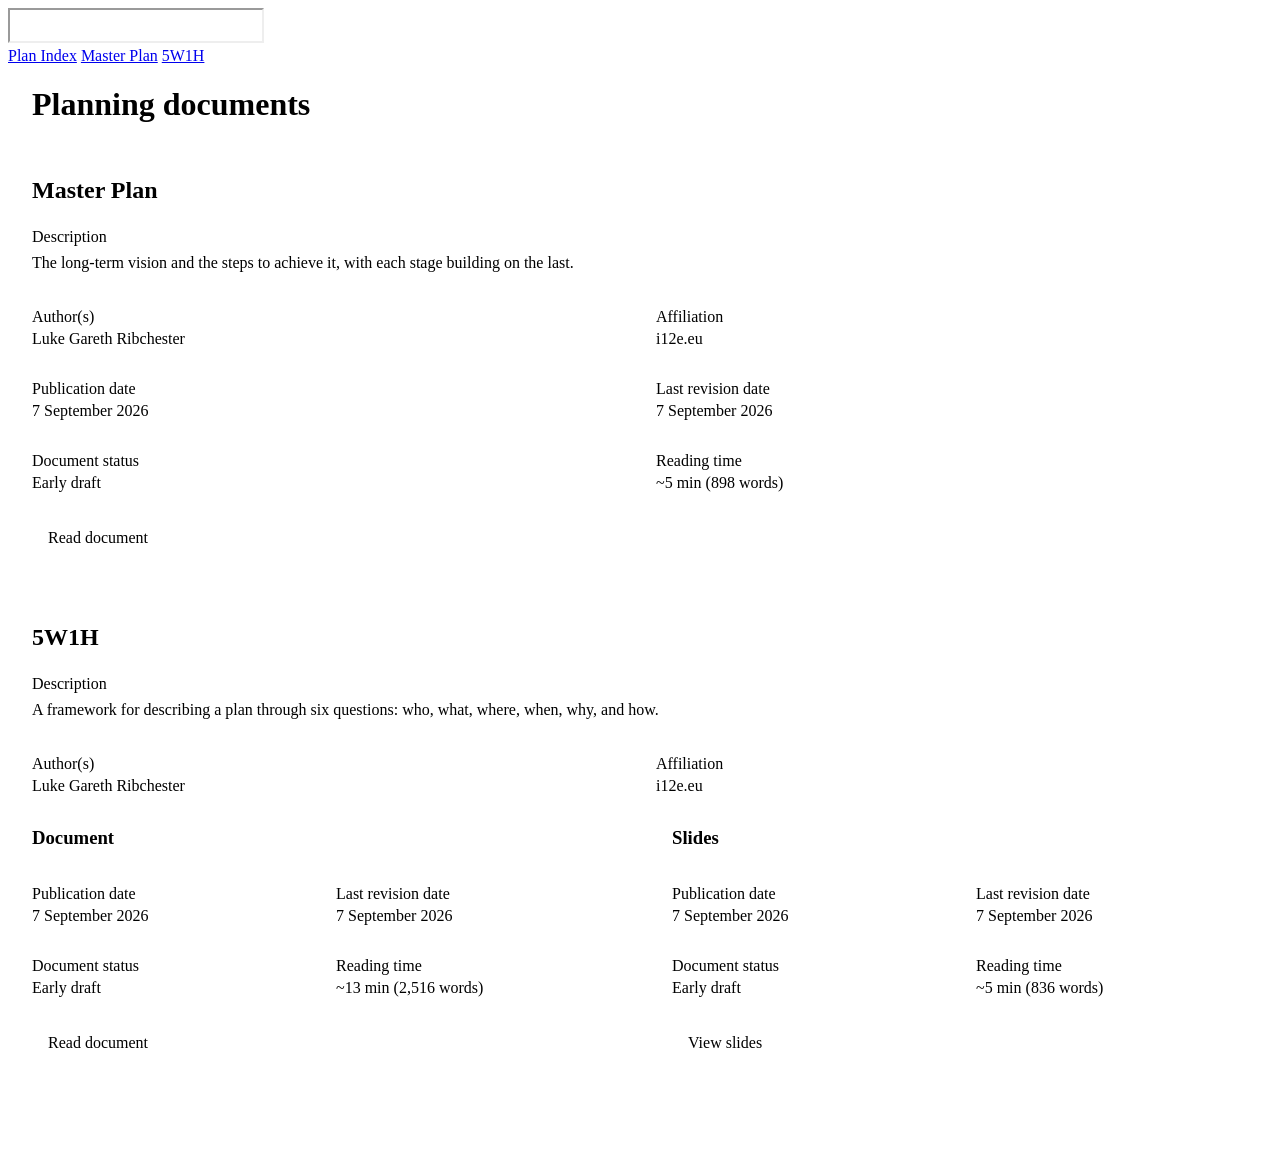
==== index.html @ 4e449f3b "wip(plan): update documents Signed-off-by: Luke Gareth Ribchester <luke@luke.gr>" ====
<!doctype html>
<html lang="en" data-type-scope="viewport" data-theme="light">
<head>
    <meta charset="utf-8"/>
    <script src="https://design.i12e.eu/assets/js/appearance.js"></script>
    <meta name="viewport" content="width=device-width, initial-scale=1"/>
    <meta name="description" content="The i12e.eu plan index. Explore the Master Plan and the 5W1H framework."/>
    <title>i12e.eu / plan</title>
    <link rel="preconnect" href="https://design.i12e.eu"/>
    <link rel="preconnect" href="https://fonts.googleapis.com"/>
    <link rel="preconnect" href="https://fonts.gstatic.com" crossorigin/>
    <link href="https://fonts.googleapis.com/css2?family=Roboto:ital,wght@0,400;0,600;0,700;1,400;1,700&amp;family=Roboto+Mono:wght@400&amp;display=swap"
          rel="stylesheet"/>
    <link rel="stylesheet" href="https://design.i12e.eu/assets/css/colours.css"/>
    <link rel="stylesheet" href="https://design.i12e.eu/assets/css/typography.css?v=document-title-1"/>
    <link rel="stylesheet" href="./styles.css"/>
    <script src="https://design.i12e.eu/assets/js/typography.js" defer></script>
    <script src="https://design.i12e.eu/assets/js/logo-appearance.js?v=header-logo-1" defer></script>
    <script src="./index.js?v=reading-time-1" defer></script>
</head>
<body>
<header class="page-header">
    <div class="brand">
        <iframe class="site-logo" data-logo-fit
                src="https://design.i12e.eu/assets/images/logo.svg?variant=6&amp;autoplay=1&amp;v=header-logo-1"
                title="Animated i12e.eu logotype"
                width="256" height="35" tabindex="-1" aria-hidden="true"></iframe>
        <a class="brand-link" href="./index.html" aria-label="i12e.eu — Plan Index"></a>
    </div>
    <nav class="page-nav" aria-label="Main navigation">
        <a href="./index.html" aria-current="page">Plan Index</a>
        <a href="./master-plan.html">Master Plan</a>
        <a href="./5w1h.html">5W1H</a>
    </nav>
</header>
<main class="plan-index" aria-labelledby="page-title">
    <h1 class="document-title" id="page-title">Planning documents</h1>
    <ul class="plans" aria-label="Planning references">
        <li class="plan-entry">
            <article aria-labelledby="master-plan-title">
                <h2 id="master-plan-title">Master Plan</h2>
                <div class="plan-description">
                    <h3>Description</h3>
                    <p id="master-plan-description">The long-term vision and the steps to
                        achieve it, with each stage building on the last.</p>
                </div>
                <dl class="document-metadata" data-publication="master-plan" aria-label="Master Plan information">
                    <div>
                        <dt>Author(s)</dt>
                        <dd data-field="author">Luke Gareth Ribchester</dd>
                    </div>
                    <div>
                        <dt>Affiliation</dt>
                        <dd data-field="affiliation">i12e.eu</dd>
                    </div>
                    <div>
                        <dt>Publication date</dt>
                        <dd data-field="published">
                            <time datetime="2026-09-07">7 September 2026</time>
                        </dd>
                    </div>
                    <div>
                        <dt>Last revision date</dt>
                        <dd data-field="revised">
                            <time datetime="2026-09-07">7 September 2026</time>
                        </dd>
                    </div>
                    <div>
                        <dt>Document status</dt>
                        <dd class="document-status" data-field="status">Early draft</dd>
                    </div>
                    <div>
                        <dt>Reading time</dt>
                        <dd data-field="readingTime">~5 min (898 words)</dd>
                    </div>
                </dl>
                <a class="plan-action" href="./master-plan.html" aria-label="Read document: Master Plan">Read
                    document</a>
            </article>
        </li>
        <li class="plan-entry">
            <article aria-labelledby="five-w-one-h-title">
                <h2 id="five-w-one-h-title">5W1H</h2>
                <div class="plan-description">
                    <h3>Description</h3>
                    <p id="five-w-one-h-description">A framework for describing a plan through
                        six questions: who, what, where, when, why, and how.</p>
                </div>
                <dl class="document-metadata" data-publication="5w1h-common" aria-label="5W1H author information">
                    <div>
                        <dt>Author(s)</dt>
                        <dd data-field="author">Luke Gareth Ribchester</dd>
                    </div>
                    <div>
                        <dt>Affiliation</dt>
                        <dd data-field="affiliation">i12e.eu</dd>
                    </div>
                </dl>
                <div class="plan-formats">
                    <section class="plan-format" aria-labelledby="five-w-one-h-document-title">
                        <h3 id="five-w-one-h-document-title">Document</h3>
                        <dl class="document-metadata" data-publication="5w1h-document"
                            aria-label="5W1H document information">
                            <div>
                                <dt>Publication date</dt>
                                <dd data-field="published">
                                    <time datetime="2026-09-07">7 September 2026</time>
                                </dd>
                            </div>
                            <div>
                                <dt>Last revision date</dt>
                                <dd data-field="revised">
                                    <time datetime="2026-09-07">7 September 2026</time>
                                </dd>
                            </div>
                            <div>
                                <dt>Document status</dt>
                                <dd class="document-status" data-field="status">Early draft</dd>
                            </div>
                            <div>
                                <dt>Reading time</dt>
                                <dd data-field="readingTime">~13 min (2,516 words)</dd>
                            </div>
                        </dl>
                        <div class="plan-format-action">
                            <a class="plan-action" href="./5w1h.html" aria-label="Read document: 5W1H">Read document</a>
                        </div>
                    </section>
                    <section class="plan-format" aria-labelledby="five-w-one-h-slides-title">
                        <h3 id="five-w-one-h-slides-title">Slides</h3>
                        <dl class="document-metadata" data-publication="5w1h-slides"
                            aria-label="5W1H slides information">
                            <div>
                                <dt>Publication date</dt>
                                <dd data-field="published">
                                    <time datetime="2026-09-07">7 September 2026</time>
                                </dd>
                            </div>
                            <div>
                                <dt>Last revision date</dt>
                                <dd data-field="revised">
                                    <time datetime="2026-09-07">7 September 2026</time>
                                </dd>
                            </div>
                            <div>
                                <dt>Document status</dt>
                                <dd class="document-status" data-field="status">Early draft</dd>
                            </div>
                            <div>
                                <dt>Reading time</dt>
                                <dd data-field="readingTime">~5 min (836 words)</dd>
                            </div>
                        </dl>
                        <div class="plan-format-action">
                            <a class="plan-action plan-slides-link" href="./5w1h.html?view=slides"
                               aria-label="View slides: 5W1H">View slides</a>
                            <div class="plan-slides-unavailable">
                                <button class="plan-action" type="button" disabled
                                        aria-describedby="slides-availability">View slides
                                </button>
                                <p id="slides-availability">Slides are available on screens 1200px wide or larger.</p>
                            </div>
                        </div>
                    </section>
                </div>
            </article>
        </li>
    </ul>
</main>
</body>
</html>
---- styles.css ----
:root {
    color: var(--color-text-primary);
    background: var(--color-background);
}

* {
    box-sizing: border-box;
}

/* Shared typography.css owns the header, identity, and navigation on both sites. */

main {
    width: calc(100% - 48px);
    max-width: 960px;
    margin: 0 auto;
    padding-bottom: 48px;
}

/* The index presents publication details above explicit reading actions. */
.plan-index {
    max-width: 1320px;
}

@media (max-width: 60em) {
    .plan-index {
        width: calc(100% - 36px);
    }
}

.plans {
    max-width: none;
    list-style: none;
    margin: 0;
    padding: 0;
}

.plans .plan-entry {
    margin: 0;
    padding: 2rem 0;
    border-top: 1px solid var(--color-border);
}

.plans h2 {
    margin: 0;
    color: var(--color-text-primary);
}

.plan-description {
    margin-top: 1.5rem;
}

.plan-description h3 {
    margin: 0 0 0.5rem;
    font: var(--type-ui-panel);
}

.plan-description p {
    margin: 0;
    color: var(--color-text-secondary);
}

.plans .document-metadata {
    max-width: none;
    margin: 1.5rem 0;
}

.plan-formats {
    display: grid;
    grid-template-columns: minmax(0, 1fr);
    gap: 2rem;
    margin-top: 2rem;
}

.plan-format {
    display: flex;
    flex-direction: column;
    min-width: 0;
}

.plan-format + .plan-format {
    padding-top: 2rem;
    border-top: 1px solid var(--color-border);
}

.plan-format h3 {
    margin: 0;
}

.plan-format-action {
    margin-top: auto;
}

.plans .plan-action, .plans .plan-action:visited {
    display: inline-flex;
    align-items: center;
    justify-content: center;
    min-height: 2.75rem;
    max-width: 100%;
    padding: 0.5rem 1rem;
    border: 1px solid var(--color-button-border);
    border-radius: 0.25rem;
    background: var(--color-button-primary);
    color: var(--color-button-text);
    font: var(--type-ui-control);
    text-align: center;
    text-decoration: none;
    cursor: pointer;
}

.plans .plan-action:hover:not(:disabled) {
    background: var(--color-button-primary-hover);
}

.plans .plan-action:active:not(:disabled) {
    background: var(--color-button-primary-active);
}

.plans .plan-action:disabled {
    opacity: 0.6;
    cursor: not-allowed;
}

.plans .plan-slides-link {
    display: none;
}

.plan-slides-unavailable p {
    margin: 0.75rem 0 0;
    color: var(--color-text-secondary);
    font: var(--type-ui-meta);
}

.plans > li + li {
    margin-top: 1rem;
}

@media (min-width: 1200px) {
    .plan-formats {
        grid-template-columns: repeat(2, minmax(0, 1fr));
        gap: 0;
    }

    .plan-format:first-child {
        padding-right: 2rem;
    }

    .plan-format + .plan-format {
        padding-top: 0;
        padding-left: 2rem;
        border-top: 0;
        border-left: 1px solid var(--color-border);
    }

    .plans .plan-slides-link {
        display: inline-flex;
    }

    .plan-slides-unavailable {
        display: none;
    }
}

/* The 5W1H article keeps the shared type scale and theme colours. */
.plan-document {
    padding-top: 1.5rem;
}

.plan-document .document-contents {
    margin: 2rem 0 0;
    padding: 1rem 0;
    border-top: 1px solid var(--color-border);
    border-bottom: 1px solid var(--color-border);
}

.plan-document .document-contents ul {
    display: flex;
    flex-wrap: wrap;
    gap: 0.5rem 1.5rem;
    max-width: none;
    margin: 0;
    padding: 0;
    list-style: none;
}

.plan-document .document-contents li {
    margin: 0;
}

.plan-document a, .plan-document a:visited {
    color: var(--color-link);
}

.plan-document a:hover {
    color: var(--color-link-hover);
    text-decoration-thickness: 2px;
}

.plan-document a:active {
    color: var(--color-link-active);
}

.plan-document section {
    margin-top: 3rem;
}

.plan-document section + section {
    padding-top: 2.5rem;
    border-top: 1px solid var(--color-border);
}

.plan-document h2, .plan-document h3 {
    scroll-margin-top: 1.5rem;
}

.plan-document h3 {
    margin-top: 2rem;
}

.plan-document blockquote {
    max-width: var(--measure);
    margin: 1.5rem 0;
    padding: 0.5rem 0 0.5rem 1.25rem;
    border-inline-start: 3px solid var(--color-link);
}

.plan-document blockquote p {
    margin: 0;
}

.plan-document table {
    width: 100%;
    margin: 1.5rem 0;
    border-collapse: collapse;
    table-layout: fixed;
}

.plan-document th, .plan-document td {
    padding: 0.875rem 1rem;
    border-bottom: 1px solid var(--color-border);
    text-align: start;
    vertical-align: top;
    overflow-wrap: anywhere;
}

.plan-document th:first-child {
    width: 34%;
}

.plan-document thead {
    background: var(--color-surface);
}

@media (max-width: 600px) {
    main {
        width: calc(100% - 36px);
        padding-bottom: 28px;
    }

    .plan-document th, .plan-document td {
        padding: 0.75rem 0.5rem;
    }
}

/* Alternate 5W1H formats share the document's type and colour tokens. */
[hidden] {
    display: none !important;
}

.view-toolbar {
    position: sticky;
    top: 0;
    z-index: 1;
    display: flex;
    align-items: center;
    justify-content: space-between;
    gap: 1rem;
    padding: 0.25rem 0 1rem;
    border-bottom: 1px solid var(--color-border);
    background: var(--color-background);
}

.view-switch {
    display: inline-flex;
    gap: 0.25rem;
    padding: 0.25rem;
    border: 1px solid var(--color-border-control);
    border-radius: 0.375rem;
}

.view-switch button, .slide-navigation button {
    min-height: 2.75rem;
    padding: 0.5rem 1rem;
    border: 1px solid transparent;
    border-radius: 0.25rem;
    color: var(--color-text-primary);
    background: transparent;
    font: var(--type-ui-control);
    cursor: pointer;
}

.view-switch button[aria-pressed="true"] {
    color: var(--color-button-text);
    background: var(--color-button-primary);
    border-color: var(--color-button-border);
}

.view-switch button:hover, .slide-navigation button:hover:not(:disabled) {
    background: var(--color-surface);
}

.view-switch button[aria-pressed="true"]:hover {
    background: var(--color-button-primary-hover);
}

.view-switch button:active, .slide-navigation button:active:not(:disabled) {
    color: var(--color-link-active);
}

.view-switch button[aria-pressed="true"]:active {
    color: var(--color-button-text);
    background: var(--color-button-primary-active);
}

.five-w-one-h :focus-visible, .plans :focus-visible {
    outline: 2px solid var(--color-focus);
    outline-offset: 4px;
}

.slide-help {
    margin: 0;
    color: var(--color-text-secondary);
    font: var(--type-ui-meta);
}

.slide-help kbd {
    color: var(--color-text-primary);
}

.slide-help span {
    margin-inline: 0.5rem;
}

.pitch-deck {
    display: grid;
    grid-template-rows: minmax(0, 1fr) auto;
    min-height: 0;
    min-width: 0;
}

.slide-viewport {
    min-height: 0;
    min-width: 0;
    overflow-y: auto;
    overflow-x: hidden;
    overscroll-behavior: contain;
    scrollbar-gutter: stable;
}

.pitch-slide {
    display: flex;
    flex-direction: column;
    justify-content: center;
    gap: 1.5rem;
    min-height: 100%;
    padding: clamp(1.5rem, 4vh, 3rem) clamp(1.5rem, 4vw, 3.5rem);
    outline-offset: -6px !important;
}

.pitch-slide > * {
    flex-shrink: 0;
}

.pitch-slide h1, .pitch-slide h2, .pitch-slide p,
.pitch-slide ul, .pitch-slide ol, .pitch-slide dl {
    margin: 0;
}

.pitch-slide h1 {
    max-width: 30ch;
}

.pitch-slide h2 {
    margin-bottom: 0.6rem;
    font-size: var(--type-h3);
}

.pitch-slide p + p {
    margin-top: 0.75rem;
}

.pitch-slide .slide-kicker {
    color: var(--color-link);
    font: var(--type-ui-label);
    font-family: var(--font-mono);
    font-weight: var(--weight-regular);
}

/* The cover and document share explicitly authored publication details. */
.document-description {
    color: var(--color-text-secondary);
}

.document-metadata {
    display: grid;
    grid-template-columns: repeat(2, minmax(0, 1fr));
    gap: 1.25rem 2rem;
    width: 100%;
    max-width: 50rem;
}

.document-metadata > div {
    min-width: 0;
    padding-top: 0.75rem;
    border-top: 1px solid var(--color-border);
    break-inside: avoid;
}

.document-metadata dt {
    margin-bottom: 0.25rem;
    color: var(--color-text-secondary);
    font: var(--type-ui-meta);
}

.document-metadata dd {
    margin: 0;
    color: var(--color-text-primary);
}

.document-metadata .document-status {
    font-weight: var(--weight-heading);
}

.plan-document > .document-metadata {
    margin: 1.5rem 0 2.5rem;
}

.pitch-cover .document-metadata {
    margin-top: 0.5rem;
}

.cover-logo {
    display: block;
    width: 22rem;
    max-width: 100%;
    height: 3rem;
    border: 0;
    background: transparent;
    pointer-events: none;
}

/* The document sets width and spacing; the SVG supplies its stable canvas ratio. */
.cover-logo[data-logo-fit] {
    height: auto;
    aspect-ratio: var(--logo-aspect-ratio, 22 / 3);
}

@media (max-width: 600px) {
    .document-metadata {
        grid-template-columns: minmax(0, 1fr);
    }
}

.slide-kicker span {
    margin-inline: 0.5rem;
    color: var(--color-text-secondary);
}

.slide-lead {
    max-width: 70ch;
}

.slide-columns {
    display: grid;
    grid-template-columns: repeat(2, minmax(0, 1fr));
    gap: 2rem;
}

.slide-columns > div {
    min-width: 0;
    padding-top: 1rem;
    border-top: 1px solid var(--color-border);
}

.slide-columns-three {
    grid-template-columns: repeat(3, minmax(0, 1fr));
}

.pitch-slide .slide-statement {
    max-width: 55ch;
    margin: 0;
    padding: 0.25rem 0 0.25rem 1.25rem;
    border-inline-start: 3px solid var(--color-link);
    font-size: var(--type-h3);
    line-height: var(--heading-leading);
}

.slide-statement strong {
    color: var(--color-link);
}

.pitch-slide .slide-list-columns {
    display: grid;
    grid-template-columns: repeat(2, minmax(0, 1fr));
    gap: 0.5rem 2.5rem;
    max-width: none;
}

.slide-list li {
    margin: 0;
}

.pitch-slide .slide-facts {
    max-width: none;
}

.slide-facts > div {
    display: grid;
    grid-template-columns: minmax(15rem, 0.9fr) minmax(0, 1.6fr);
    gap: 1.5rem;
    padding: 0.625rem 0;
    border-top: 1px solid var(--color-border);
}

.slide-facts dd, .slide-decisions dd {
    margin: 0;
}

.slide-facts dd {
    color: var(--color-text-secondary);
}

.pitch-slide .slide-timeline, .pitch-slide .slide-steps {
    display: grid;
    grid-template-columns: repeat(3, minmax(0, 1fr));
    gap: 2rem;
    max-width: none;
    padding: 0;
    list-style: none;
}

.slide-timeline > li, .slide-steps > li {
    min-width: 0;
    margin: 0;
    padding-top: 1rem;
    border-top: 2px solid var(--color-link);
}

.slide-timeline .timeline-date {
    min-height: 3.2em;
    margin-bottom: 0.75rem;
    color: var(--color-link);
    font: var(--type-ui-label);
}

.pitch-slide .slide-steps-four {
    grid-template-columns: repeat(4, minmax(0, 1fr));
}

.slide-steps {
    counter-reset: step;
}

.slide-steps > li::before {
    display: block;
    counter-increment: step;
    content: counter(step, decimal-leading-zero);
    margin-bottom: 0.75rem;
    color: var(--color-link);
    font-family: var(--font-mono);
}

.pitch-slide .slide-decisions {
    display: grid;
    grid-template-columns: repeat(2, minmax(0, 1fr));
    gap: 1.25rem 2rem;
    max-width: none;
}

.slide-decisions > div {
    padding-top: 0.75rem;
    border-top: 1px solid var(--color-border);
}

.slide-decisions dt {
    margin-bottom: 0.25rem;
    color: var(--color-link);
}

.pitch-slide .slide-note {
    max-width: none;
    color: var(--color-text-secondary);
}

.slide-navigation {
    display: grid;
    grid-template-columns: auto minmax(0, 1fr) auto;
    align-items: center;
    gap: 1.5rem;
    padding: 1rem 0;
    border-top: 1px solid var(--color-border);
}

.slide-navigation button {
    display: inline-flex;
    align-items: center;
    gap: 0.75rem;
    border-color: var(--color-border-control);
}

.slide-navigation button:disabled {
    color: var(--color-text-secondary);
    border-color: var(--color-border);
    cursor: default;
}

.slide-position {
    min-width: 0;
    text-align: center;
}

.slide-position p {
    max-width: none;
    margin: 0;
}

.slide-counter {
    font: var(--type-ui-meta);
    font-family: var(--font-mono);
}

.slide-current-title {
    color: var(--color-text-secondary);
    font: var(--type-ui-meta);
}

.visually-hidden {
    position: absolute;
    width: 1px;
    height: 1px;
    padding: 0;
    overflow: hidden;
    clip-path: inset(50%);
    white-space: nowrap;
    border: 0;
}

@media (min-width: 1200px) {
    .five-w-one-h .plan-document h2, .five-w-one-h .plan-document h3 {
        scroll-margin-top: 6rem;
    }

    html[data-plan-view="slides"] {
        overflow: hidden;
    }

    html[data-plan-view="slides"] body {
        display: grid;
        grid-template-rows: auto minmax(0, 1fr);
        height: 100vh;
        height: 100dvh;
        overflow: hidden;
    }

    html[data-plan-view="slides"] .five-w-one-h {
        display: grid;
        grid-template-rows: auto minmax(0, 1fr);
        width: calc(100% - 48px);
        max-width: 1320px;
        min-height: 0;
        padding: 0;
    }
}

@media (max-width: 1199.98px) {
    .view-toolbar, .pitch-deck {
        display: none;
    }
}

@media print {
    .view-toolbar, .pitch-deck {
        display: none !important;
    }

    html[data-plan-view="slides"], html[data-plan-view="slides"] body {
        display: block;
        height: auto;
        overflow: visible;
    }

    html[data-plan-view="slides"] .five-w-one-h {
        display: block;
        max-width: 960px;
    }

    #document-view[hidden] {
        display: block !important;
    }
}
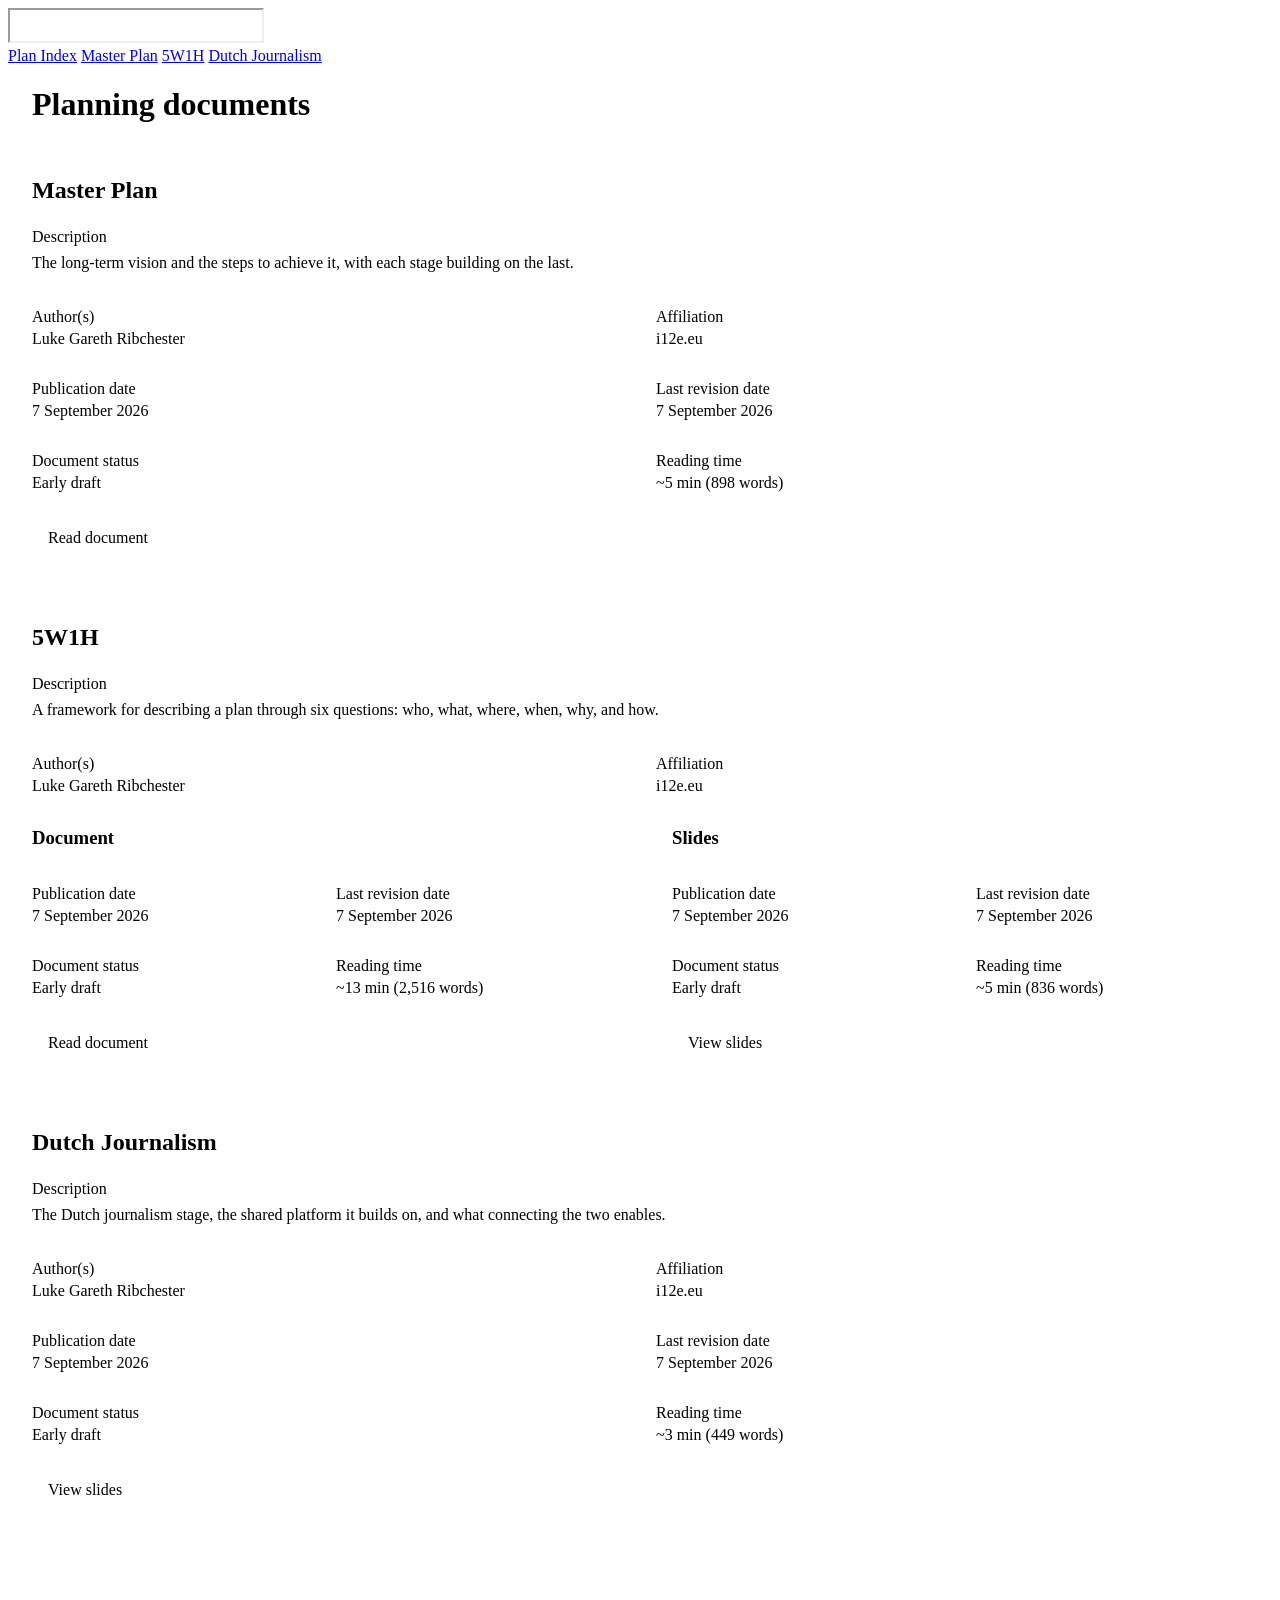
==== commit 9c092be3: "wip(plan): update documents Signed-off-by: Luke Gareth Ribchester <luke@luke.gr>" ====
--- a/index.html
+++ b/index.html
@@ -4,7 +4,8 @@
     <meta charset="utf-8"/>
     <script src="https://design.i12e.eu/assets/js/appearance.js"></script>
     <meta name="viewport" content="width=device-width, initial-scale=1"/>
-    <meta name="description" content="The i12e.eu plan index. Explore the Master Plan and the 5W1H framework."/>
+    <meta name="description"
+          content="The i12e.eu plan index. Explore the Master Plan, the 5W1H framework, and Dutch Journalism."/>
     <title>i12e.eu / plan</title>
     <link rel="preconnect" href="https://design.i12e.eu"/>
     <link rel="preconnect" href="https://fonts.googleapis.com"/>
@@ -12,8 +13,8 @@
     <link href="https://fonts.googleapis.com/css2?family=Roboto:ital,wght@0,400;0,600;0,700;1,400;1,700&amp;family=Roboto+Mono:wght@400&amp;display=swap"
           rel="stylesheet"/>
     <link rel="stylesheet" href="https://design.i12e.eu/assets/css/colours.css"/>
-    <link rel="stylesheet" href="https://design.i12e.eu/assets/css/typography.css?v=document-title-1"/>
-    <link rel="stylesheet" href="./styles.css"/>
+    <link rel="stylesheet" href="https://design.i12e.eu/assets/css/typography.css?v=header-spacing-1"/>
+    <link rel="stylesheet" href="./styles.css?v=header-spacing-1"/>
     <script src="https://design.i12e.eu/assets/js/typography.js" defer></script>
     <script src="https://design.i12e.eu/assets/js/logo-appearance.js?v=header-logo-1" defer></script>
     <script src="./index.js?v=reading-time-1" defer></script>
@@ -31,6 +32,7 @@
         <a href="./index.html" aria-current="page">Plan Index</a>
         <a href="./master-plan.html">Master Plan</a>
         <a href="./5w1h.html">5W1H</a>
+        <a href="./dutch-journalism.html">Dutch Journalism</a>
     </nav>
 </header>
 <main class="plan-index" aria-labelledby="page-title">
@@ -165,6 +167,58 @@
                 </div>
             </article>
         </li>
+        <li class="plan-entry">
+            <article aria-labelledby="dutch-journalism-title">
+                <h2 id="dutch-journalism-title">Dutch Journalism</h2>
+                <div class="plan-description">
+                    <h3>Description</h3>
+                    <p id="dutch-journalism-description">The Dutch journalism stage, the shared platform it builds on,
+                        and what connecting the two enables.</p>
+                </div>
+                <dl class="document-metadata" data-publication="dutch-journalism"
+                    aria-label="Dutch Journalism slides information">
+                    <div>
+                        <dt>Author(s)</dt>
+                        <dd data-field="author">Luke Gareth Ribchester</dd>
+                    </div>
+                    <div>
+                        <dt>Affiliation</dt>
+                        <dd data-field="affiliation">i12e.eu</dd>
+                    </div>
+                    <div>
+                        <dt>Publication date</dt>
+                        <dd data-field="published">
+                            <time datetime="2026-09-07">7 September 2026</time>
+                        </dd>
+                    </div>
+                    <div>
+                        <dt>Last revision date</dt>
+                        <dd data-field="revised">
+                            <time datetime="2026-09-07">7 September 2026</time>
+                        </dd>
+                    </div>
+                    <div>
+                        <dt>Document status</dt>
+                        <dd class="document-status" data-field="status">Early draft</dd>
+                    </div>
+                    <div>
+                        <dt>Reading time</dt>
+                        <dd data-field="readingTime">~3 min (449 words)</dd>
+                    </div>
+                </dl>
+                <div class="plan-format-action">
+                    <a class="plan-action plan-slides-link" href="./dutch-journalism.html"
+                       aria-label="View slides: Dutch Journalism">View slides</a>
+                    <div class="plan-slides-unavailable">
+                        <button class="plan-action" type="button" disabled
+                                aria-describedby="dutch-journalism-slides-availability">View slides
+                        </button>
+                        <p id="dutch-journalism-slides-availability">Slides are available on screens 1200px wide or
+                            larger.</p>
+                    </div>
+                </div>
+            </article>
+        </li>
     </ul>
 </main>
 </body>
--- a/styles.css
+++ b/styles.css
@@ -161,10 +161,6 @@
 }
 
 /* The 5W1H article keeps the shared type scale and theme colours. */
-.plan-document {
-    padding-top: 1.5rem;
-}
-
 .plan-document .document-contents {
     margin: 2rem 0 0;
     padding: 1rem 0;
@@ -321,7 +317,7 @@
     background: var(--color-button-primary-active);
 }
 
-.five-w-one-h :focus-visible, .plans :focus-visible {
+.five-w-one-h :focus-visible, [data-slides-only] :focus-visible, .plans :focus-visible {
     outline: 2px solid var(--color-focus);
     outline-offset: 4px;
 }
@@ -644,6 +640,13 @@
     border: 0;
 }
 
+/* Keep toolbar-to-document spacing only while the desktop toolbar is visible. */
+@media screen and (min-width: 1200px) {
+    .view-toolbar:not([hidden]) + #document-view {
+        padding-top: 1.5rem;
+    }
+}
+
 @media (min-width: 1200px) {
     .five-w-one-h .plan-document h2, .five-w-one-h .plan-document h3 {
         scroll-margin-top: 6rem;
@@ -661,7 +664,8 @@
         overflow: hidden;
     }
 
-    html[data-plan-view="slides"] .five-w-one-h {
+    html[data-plan-view="slides"] .five-w-one-h,
+    html[data-plan-view="slides"] main[data-slides-only] {
         display: grid;
         grid-template-rows: auto minmax(0, 1fr);
         width: calc(100% - 48px);
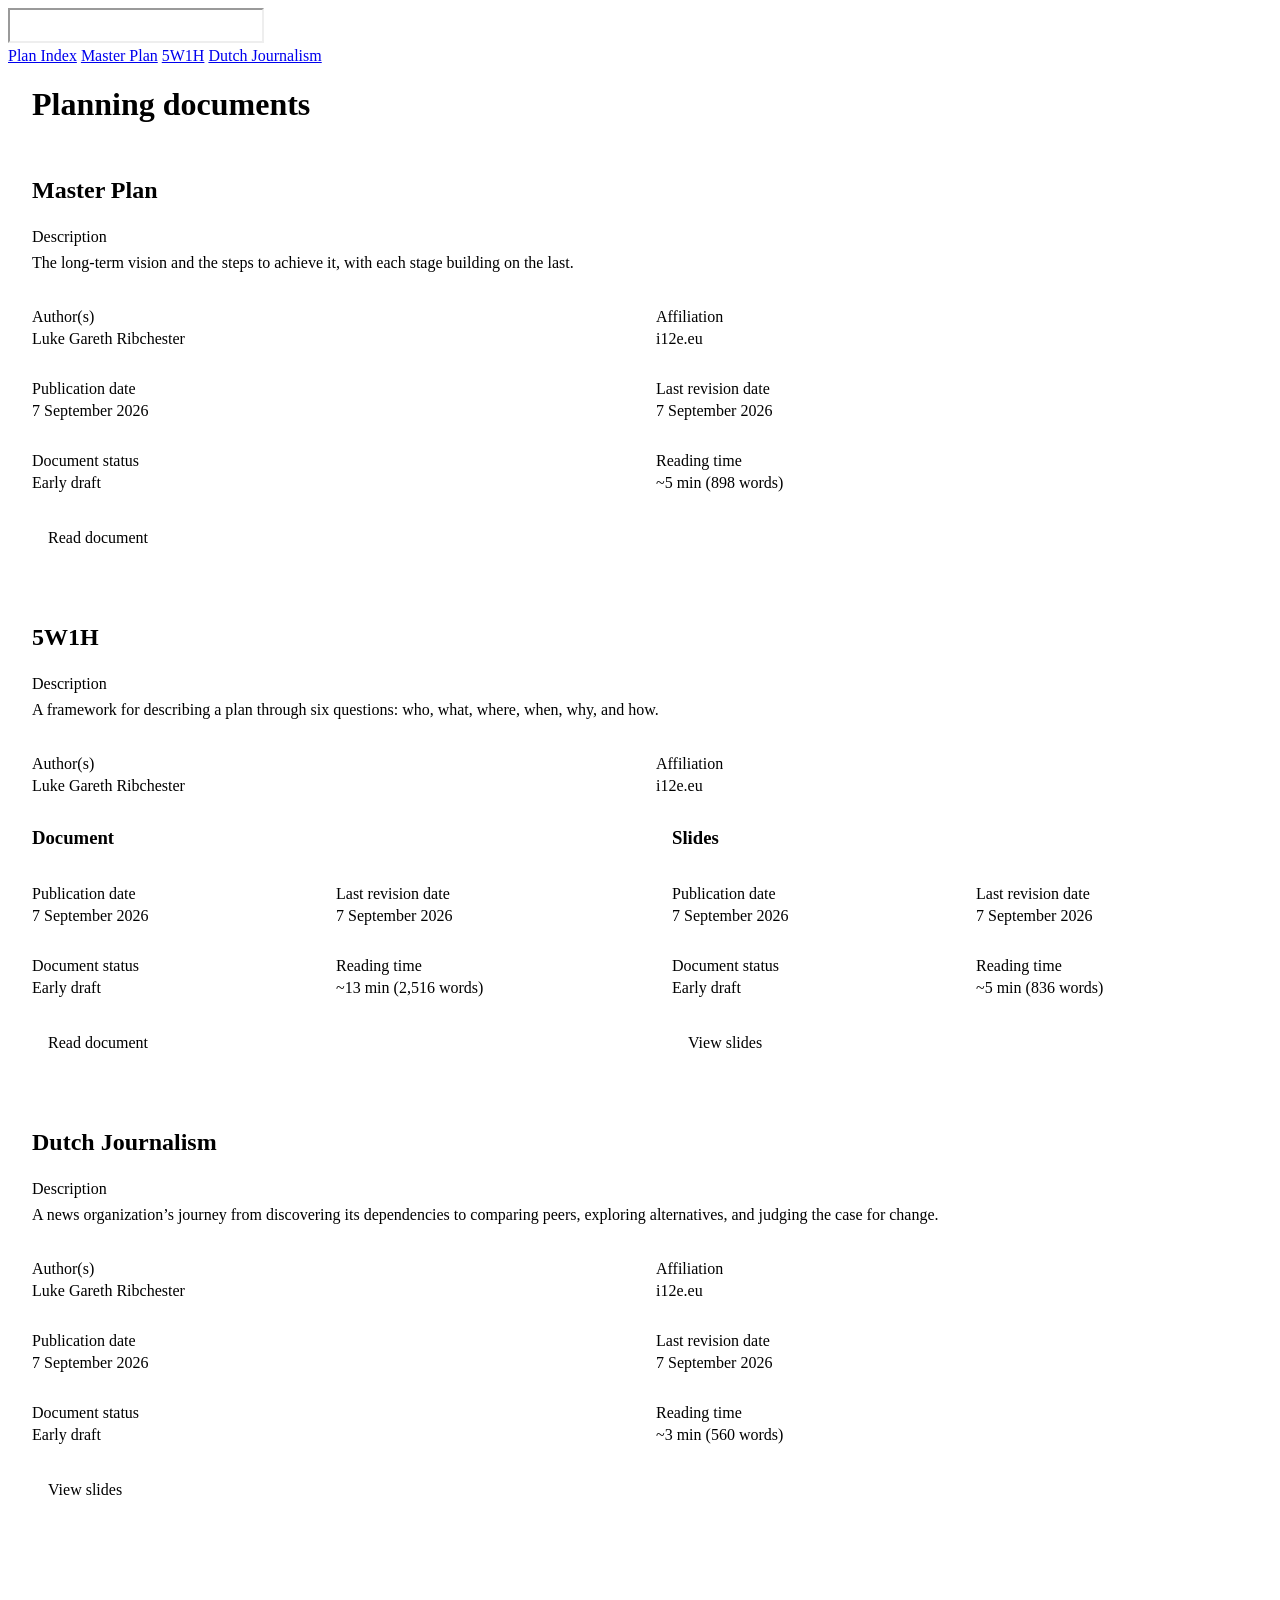
==== commit 048e6c8f: "wip(plan): update documents Signed-off-by: Luke Gareth Ribchester <luke@luke.gr>" ====
--- a/index.html
+++ b/index.html
@@ -2,7 +2,9 @@
 <html lang="en" data-type-scope="viewport" data-theme="light">
 <head>
     <meta charset="utf-8"/>
+    <meta name="color-scheme" content="light dark"/>
     <script src="https://design.i12e.eu/assets/js/appearance.js"></script>
+    <script src="https://design.i12e.eu/assets/js/logo-appearance.js?v=logo-canvas-2"></script>
     <meta name="viewport" content="width=device-width, initial-scale=1"/>
     <meta name="description"
           content="The i12e.eu plan index. Explore the Master Plan, the 5W1H framework, and Dutch Journalism."/>
@@ -13,17 +15,16 @@
     <link href="https://fonts.googleapis.com/css2?family=Roboto:ital,wght@0,400;0,600;0,700;1,400;1,700&amp;family=Roboto+Mono:wght@400&amp;display=swap"
           rel="stylesheet"/>
     <link rel="stylesheet" href="https://design.i12e.eu/assets/css/colours.css"/>
-    <link rel="stylesheet" href="https://design.i12e.eu/assets/css/typography.css?v=header-spacing-1"/>
+    <link rel="stylesheet" href="https://design.i12e.eu/assets/css/typography.css?v=css-type-1-logo-canvas-2"/>
     <link rel="stylesheet" href="./styles.css?v=header-spacing-1"/>
-    <script src="https://design.i12e.eu/assets/js/typography.js" defer></script>
-    <script src="https://design.i12e.eu/assets/js/logo-appearance.js?v=header-logo-1" defer></script>
-    <script src="./index.js?v=reading-time-1" defer></script>
+    <script src="./reading-time.js" defer></script>
+    <script src="./index.js?v=reading-time-2" defer></script>
 </head>
 <body>
 <header class="page-header">
     <div class="brand">
         <iframe class="site-logo" data-logo-fit
-                src="https://design.i12e.eu/assets/images/logo.svg?variant=6&amp;autoplay=1&amp;v=header-logo-1"
+                src="https://design.i12e.eu/assets/images/logo.svg?variant=6&amp;autoplay=1&amp;v=logo-canvas-2"
                 title="Animated i12e.eu logotype"
                 width="256" height="35" tabindex="-1" aria-hidden="true"></iframe>
         <a class="brand-link" href="./index.html" aria-label="i12e.eu — Plan Index"></a>
@@ -172,8 +173,8 @@
                 <h2 id="dutch-journalism-title">Dutch Journalism</h2>
                 <div class="plan-description">
                     <h3>Description</h3>
-                    <p id="dutch-journalism-description">The Dutch journalism stage, the shared platform it builds on,
-                        and what connecting the two enables.</p>
+                    <p id="dutch-journalism-description">A news organization’s journey from discovering its dependencies
+                        to comparing peers, exploring alternatives, and judging the case for change.</p>
                 </div>
                 <dl class="document-metadata" data-publication="dutch-journalism"
                     aria-label="Dutch Journalism slides information">
@@ -203,7 +204,7 @@
                     </div>
                     <div>
                         <dt>Reading time</dt>
-                        <dd data-field="readingTime">~3 min (449 words)</dd>
+                        <dd data-field="readingTime">~3 min (560 words)</dd>
                     </div>
                 </dl>
                 <div class="plan-format-action">
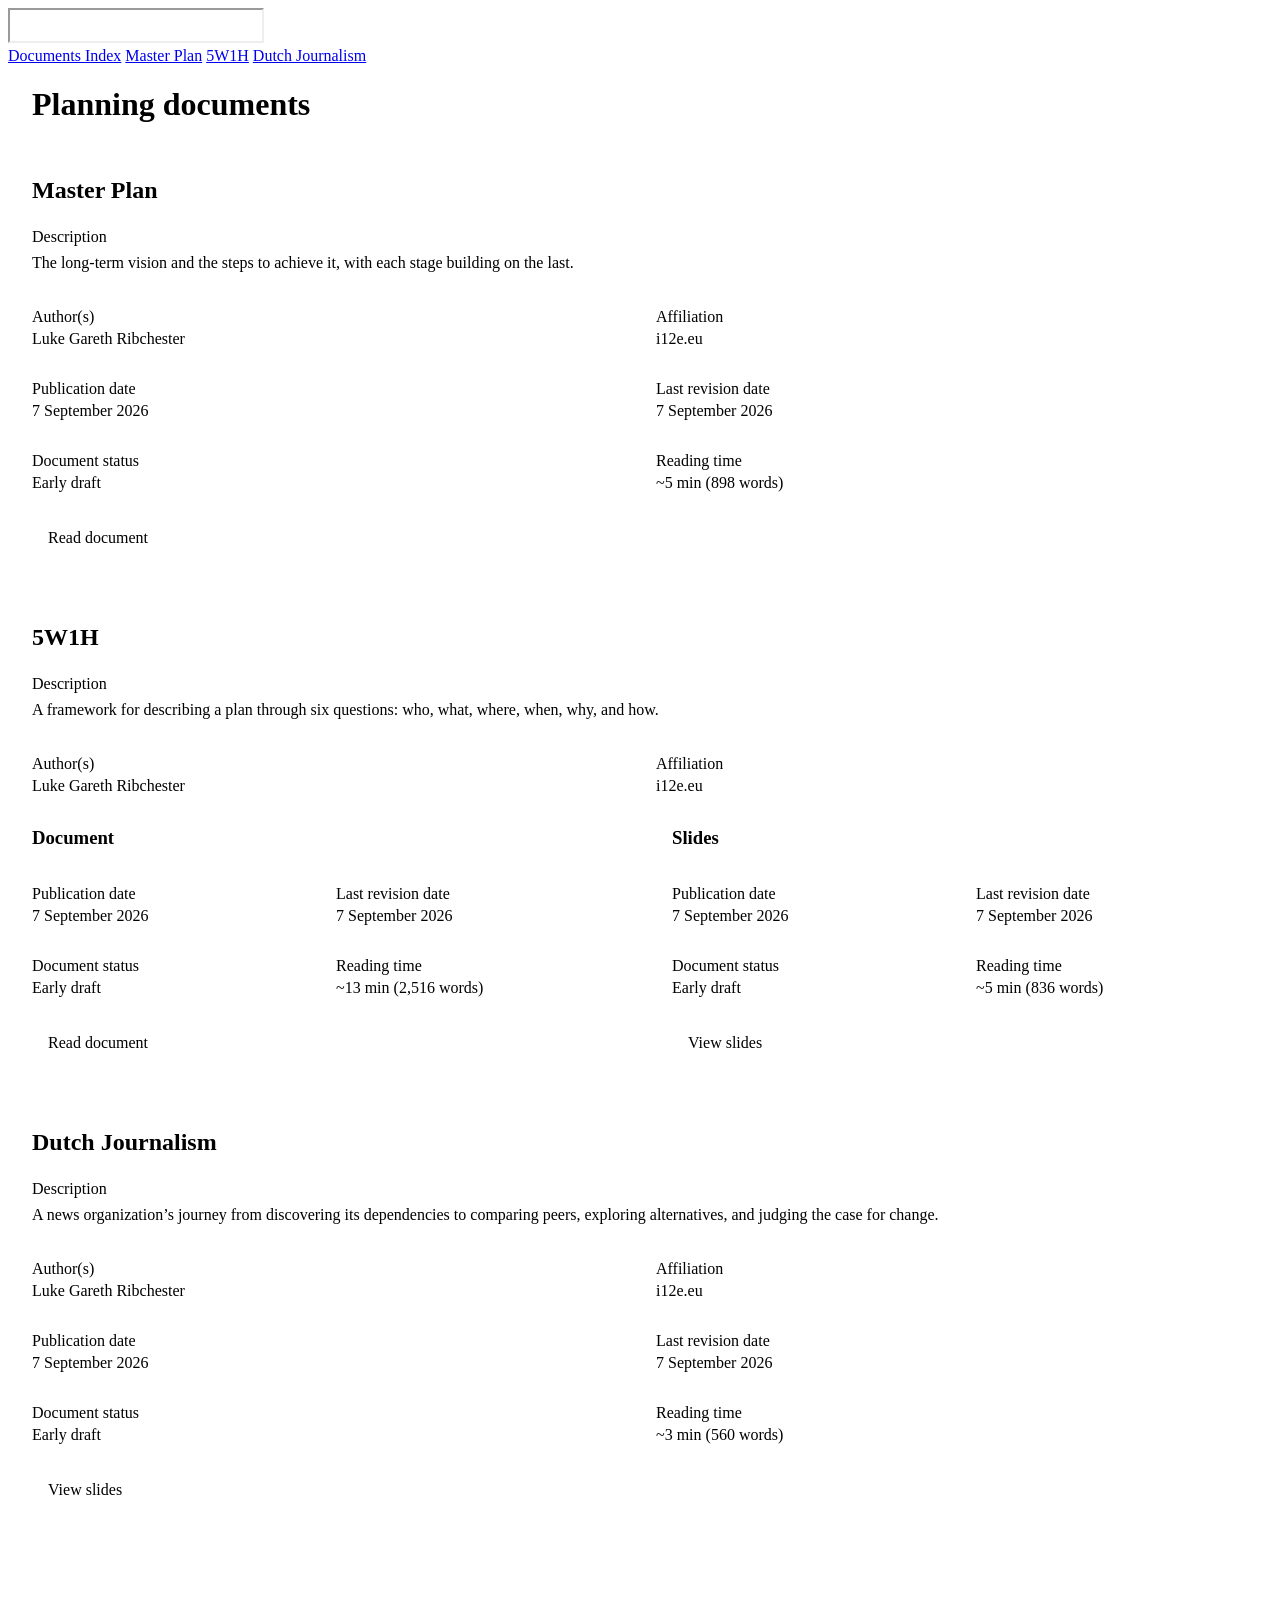
==== commit ab4f65aa: "wip(plan): update documents Signed-off-by: Luke Gareth Ribchester <luke@luke.gr>" ====
--- a/index.html
+++ b/index.html
@@ -3,7 +3,8 @@
 <head>
     <meta charset="utf-8"/>
     <meta name="color-scheme" content="light dark"/>
-    <script src="https://design.i12e.eu/assets/js/appearance.js"></script>
+    <script src="https://design.i12e.eu/assets/js/appearance.js?v=plan-appearance-1"
+            data-appearance-storage-key="i12e.plan.appearance"></script>
     <script src="https://design.i12e.eu/assets/js/logo-appearance.js?v=logo-canvas-2"></script>
     <meta name="viewport" content="width=device-width, initial-scale=1"/>
     <meta name="description"
@@ -16,7 +17,7 @@
           rel="stylesheet"/>
     <link rel="stylesheet" href="https://design.i12e.eu/assets/css/colours.css"/>
     <link rel="stylesheet" href="https://design.i12e.eu/assets/css/typography.css?v=css-type-1-logo-canvas-2"/>
-    <link rel="stylesheet" href="./styles.css?v=header-spacing-1"/>
+    <link rel="stylesheet" href="./styles.css?v=plan-appearance-1"/>
     <script src="./reading-time.js" defer></script>
     <script src="./index.js?v=reading-time-2" defer></script>
 </head>
@@ -27,15 +28,32 @@
                 src="https://design.i12e.eu/assets/images/logo.svg?variant=6&amp;autoplay=1&amp;v=logo-canvas-2"
                 title="Animated i12e.eu logotype"
                 width="256" height="35" tabindex="-1" aria-hidden="true"></iframe>
-        <a class="brand-link" href="./index.html" aria-label="i12e.eu — Plan Index"></a>
+        <a class="brand-link" href="./index.html" aria-label="i12e.eu — Documents Index"></a>
     </div>
-    <nav class="page-nav" aria-label="Main navigation">
-        <a href="./index.html" aria-current="page">Plan Index</a>
-        <a href="./master-plan.html">Master Plan</a>
-        <a href="./5w1h.html">5W1H</a>
-        <a href="./dutch-journalism.html">Dutch Journalism</a>
-    </nav>
+    <div class="page-tools">
+        <nav class="page-nav" aria-label="Main navigation">
+            <a href="./index.html" aria-current="page">Documents Index</a>
+            <a href="./master-plan.html">Master Plan</a>
+            <a href="./5w1h.html">5W1H</a>
+            <a href="./dutch-journalism.html">Dutch Journalism</a>
+        </nav>
+        <div class="theme-control" hidden>
+            <label for="page-appearance">Appearance</label>
+            <select id="page-appearance" autocomplete="off">
+                <option value="light" selected>Light</option>
+                <option value="dark">Dark</option>
+            </select>
+        </div>
+    </div>
 </header>
+<script>
+  (() => {
+    const appearance = document.getElementById("page-appearance");
+    if (!appearance || typeof window.i12eAppearance?.bind !== "function") return;
+    window.i12eAppearance.bind(appearance);
+    appearance.closest(".theme-control").hidden = false;
+  })();
+</script>
 <main class="plan-index" aria-labelledby="page-title">
     <h1 class="document-title" id="page-title">Planning documents</h1>
     <ul class="plans" aria-label="Planning references">
--- a/styles.css
+++ b/styles.css
@@ -682,6 +682,10 @@
 }
 
 @media print {
+    .page-header .theme-control {
+        display: none !important;
+    }
+
     .view-toolbar, .pitch-deck {
         display: none !important;
     }
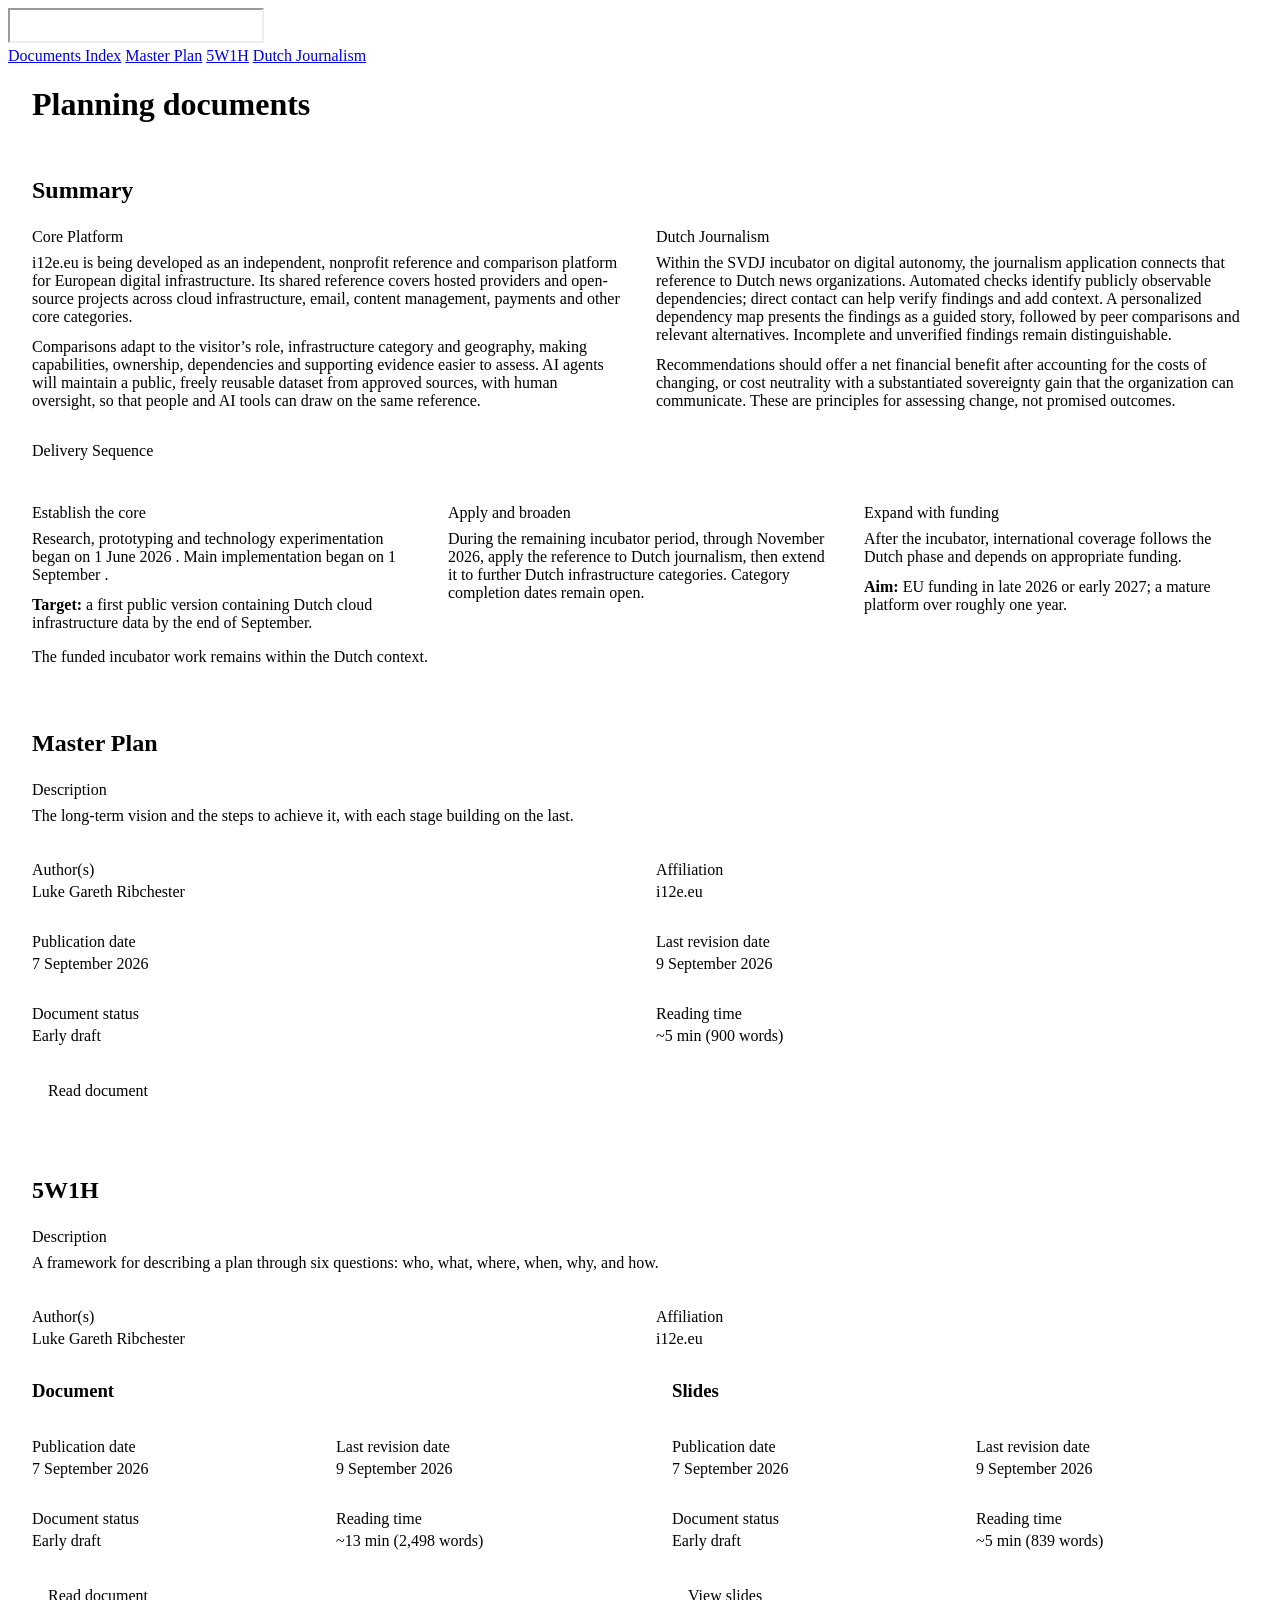
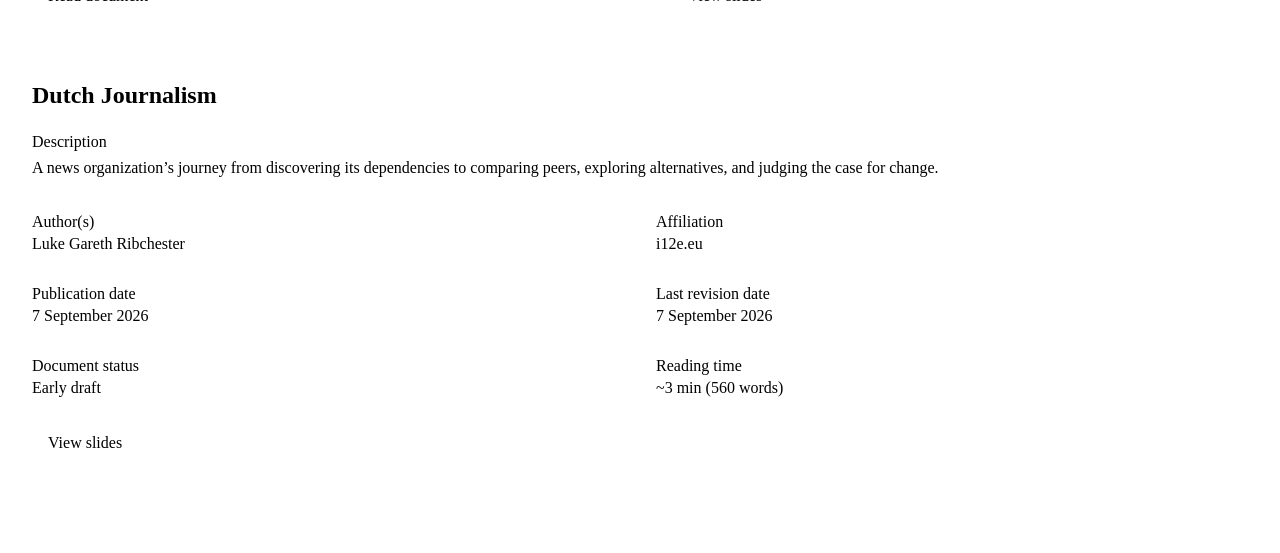
==== commit 98b736fd: "wip(plan): update documents Signed-off-by: Luke Gareth Ribchester <luke@luke.gr>" ====
--- a/index.html
+++ b/index.html
@@ -5,7 +5,7 @@
     <meta name="color-scheme" content="light dark"/>
     <script src="https://design.i12e.eu/assets/js/appearance.js?v=plan-appearance-1"
             data-appearance-storage-key="i12e.plan.appearance"></script>
-    <script src="https://design.i12e.eu/assets/js/logo-appearance.js?v=logo-canvas-2"></script>
+    <script src="https://design.i12e.eu/assets/js/logo-appearance.js?v=logo-once-1"></script>
     <meta name="viewport" content="width=device-width, initial-scale=1"/>
     <meta name="description"
           content="The i12e.eu plan index. Explore the Master Plan, the 5W1H framework, and Dutch Journalism."/>
@@ -24,8 +24,8 @@
 <body>
 <header class="page-header">
     <div class="brand">
-        <iframe class="site-logo" data-logo-fit
-                src="https://design.i12e.eu/assets/images/logo.svg?variant=6&amp;autoplay=1&amp;v=logo-canvas-2"
+        <iframe data-logo-play-once class="site-logo" data-logo-fit
+                src="https://design.i12e.eu/assets/images/logo.svg?variant=6&amp;autoplay=0&amp;v=logo-canvas-2"
                 title="Animated i12e.eu logotype"
                 width="256" height="35" tabindex="-1" aria-hidden="true"></iframe>
         <a class="brand-link" href="./index.html" aria-label="i12e.eu — Documents Index"></a>
@@ -56,6 +56,67 @@
 </script>
 <main class="plan-index" aria-labelledby="page-title">
     <h1 class="document-title" id="page-title">Planning documents</h1>
+    <section class="plan-summary" aria-labelledby="summary-title">
+        <h2 id="summary-title">Summary</h2>
+        <div class="summary-overview">
+            <section class="summary-section" aria-labelledby="summary-core-title">
+                <h3 id="summary-core-title">Core Platform</h3>
+                <p>i12e.eu is being developed as an independent, nonprofit reference and comparison platform for
+                    European
+                    digital infrastructure. Its shared reference covers hosted providers and open-source projects across
+                    cloud infrastructure, email, content management, payments and other core categories.</p>
+                <p>Comparisons adapt to the visitor’s role, infrastructure category and geography, making capabilities,
+                    ownership, dependencies and supporting evidence easier to assess. AI agents will maintain a public,
+                    freely reusable dataset from approved sources, with human oversight, so that people and AI tools can
+                    draw on the same reference.</p>
+            </section>
+            <section class="summary-section" aria-labelledby="summary-journalism-title">
+                <h3 id="summary-journalism-title">Dutch Journalism</h3>
+                <p>Within the SVDJ incubator on digital autonomy, the journalism application connects that reference to
+                    Dutch
+                    news organizations. Automated checks identify publicly observable dependencies; direct contact can
+                    help
+                    verify findings and add context. A personalized dependency map presents the findings as a guided
+                    story,
+                    followed by peer comparisons and relevant alternatives. Incomplete and unverified findings remain
+                    distinguishable.</p>
+                <p>Recommendations should offer a net financial benefit after accounting for the costs of changing, or
+                    cost
+                    neutrality with a substantiated sovereignty gain that the organization can communicate. These are
+                    principles for assessing change, not promised outcomes.</p>
+            </section>
+        </div>
+        <section class="summary-section" aria-labelledby="summary-delivery-title">
+            <h3 id="summary-delivery-title">Delivery Sequence</h3>
+            <div class="summary-flow">
+                <section class="summary-stage" aria-labelledby="summary-establish-title">
+                    <h4 id="summary-establish-title">Establish the core</h4>
+                    <p>Research, prototyping and technology experimentation began on
+                        <time datetime="2026-06-01">1 June 2026</time>
+                        . Main implementation began on
+                        <time datetime="2026-09-01">1 September</time>
+                        .
+                    </p>
+                    <p><strong>Target:</strong> a first public version containing Dutch cloud infrastructure data by
+                        the end of September.</p>
+                </section>
+                <section class="summary-stage" aria-labelledby="summary-apply-title">
+                    <h4 id="summary-apply-title">Apply and broaden</h4>
+                    <p>During the remaining incubator period, through November 2026, apply the reference to Dutch
+                        journalism, then extend it to further Dutch infrastructure categories. Category completion
+                        dates remain open.</p>
+                </section>
+                <section class="summary-stage" aria-labelledby="summary-expand-title">
+                    <h4 id="summary-expand-title">Expand with funding</h4>
+                    <p>After the incubator, international coverage follows the Dutch phase and depends on appropriate
+                        funding.</p>
+                    <p><strong>Aim:</strong> EU funding in late 2026 or early 2027; a mature platform over roughly
+                        one year.</p>
+                </section>
+            </div>
+            <p class="summary-note">The funded incubator work remains within the Dutch context.</p>
+        </section>
+    </section>
     <ul class="plans" aria-label="Planning references">
         <li class="plan-entry">
             <article aria-labelledby="master-plan-title">
@@ -83,7 +144,7 @@
                     <div>
                         <dt>Last revision date</dt>
                         <dd data-field="revised">
-                            <time datetime="2026-09-07">7 September 2026</time>
+                            <time datetime="2026-09-09">9 September 2026</time>
                         </dd>
                     </div>
                     <div>
@@ -92,7 +153,7 @@
                     </div>
                     <div>
                         <dt>Reading time</dt>
-                        <dd data-field="readingTime">~5 min (898 words)</dd>
+                        <dd data-field="readingTime">~5 min (900 words)</dd>
                     </div>
                 </dl>
                 <a class="plan-action" href="./master-plan.html" aria-label="Read document: Master Plan">Read
@@ -131,7 +192,7 @@
                             <div>
                                 <dt>Last revision date</dt>
                                 <dd data-field="revised">
-                                    <time datetime="2026-09-07">7 September 2026</time>
+                                    <time datetime="2026-09-09">9 September 2026</time>
                                 </dd>
                             </div>
                             <div>
@@ -140,7 +201,7 @@
                             </div>
                             <div>
                                 <dt>Reading time</dt>
-                                <dd data-field="readingTime">~13 min (2,516 words)</dd>
+                                <dd data-field="readingTime">~13 min (2,498 words)</dd>
                             </div>
                         </dl>
                         <div class="plan-format-action">
@@ -160,7 +221,7 @@
                             <div>
                                 <dt>Last revision date</dt>
                                 <dd data-field="revised">
-                                    <time datetime="2026-09-07">7 September 2026</time>
+                                    <time datetime="2026-09-09">9 September 2026</time>
                                 </dd>
                             </div>
                             <div>
@@ -169,7 +230,7 @@
                             </div>
                             <div>
                                 <dt>Reading time</dt>
-                                <dd data-field="readingTime">~5 min (836 words)</dd>
+                                <dd data-field="readingTime">~5 min (839 words)</dd>
                             </div>
                         </dl>
                         <div class="plan-format-action">
--- a/styles.css
+++ b/styles.css
@@ -40,9 +40,119 @@
     border-top: 1px solid var(--color-border);
 }
 
-.plans h2 {
+.plans h2, .plan-summary > h2 {
     margin: 0;
     color: var(--color-text-primary);
+}
+
+/* Index-only overview columns and a continuous delivery arrow. */
+.plan-summary {
+    margin: 0;
+    padding: 2rem 0;
+    border-block: 1px solid var(--color-border);
+}
+
+.plan-summary + .plans > .plan-entry:first-child {
+    border-top: 0;
+}
+
+.plan-summary .summary-overview {
+    display: grid;
+    grid-template-columns: minmax(0, 1fr);
+    gap: 1.5rem;
+    margin-top: 1.5rem;
+}
+
+.plan-summary > .summary-section {
+    margin-top: 2rem;
+}
+
+.plan-summary .summary-section,
+.plan-summary .summary-stage {
+    min-width: 0;
+}
+
+.plan-summary h3, .plan-summary h4 {
+    margin: 0 0 0.5rem;
+    font: var(--type-ui-panel);
+}
+
+.plan-summary p {
+    max-width: none;
+    margin: 0;
+    color: var(--color-text-secondary);
+    font: var(--type-ui-control);
+}
+
+.plan-summary p + p {
+    margin-top: 0.75rem;
+}
+
+.plan-summary .summary-flow {
+    position: relative;
+    display: grid;
+    grid-template-columns: minmax(0, 1fr);
+    gap: 1.5rem;
+    margin-top: 1.5rem;
+    padding: 0 0 1.25rem 1.5rem;
+}
+
+/* The line and arrowhead are decorative; section order carries the sequence. */
+.plan-summary .summary-flow::before {
+    position: absolute;
+    inset-inline-start: 0;
+    top: 0;
+    bottom: 0;
+    width: 2px;
+    background: var(--color-link);
+    pointer-events: none;
+    content: "";
+}
+
+.plan-summary .summary-flow::after {
+    position: absolute;
+    inset-inline-start: -3px;
+    bottom: 0;
+    width: 8px;
+    height: 8px;
+    border-right: 2px solid var(--color-link);
+    border-bottom: 2px solid var(--color-link);
+    transform: rotate(45deg);
+    pointer-events: none;
+    content: "";
+}
+
+.plan-summary .summary-note {
+    margin-top: 1rem;
+    font: var(--type-ui-meta);
+}
+
+@media (min-width: 960px) {
+    .plan-summary .summary-overview {
+        grid-template-columns: repeat(2, minmax(0, 1fr));
+        gap: 2rem;
+    }
+
+    .plan-summary .summary-flow {
+        grid-template-columns: repeat(3, minmax(0, 1fr));
+        gap: 2rem;
+        padding: 1.25rem 0 0;
+    }
+
+    .plan-summary .summary-flow::before {
+        inset-inline-end: 0;
+        bottom: auto;
+        width: auto;
+        height: 2px;
+    }
+
+    .plan-summary .summary-flow::after {
+        inset-inline-start: auto;
+        inset-inline-end: 0;
+        top: -3px;
+        bottom: auto;
+        transform: rotate(-45deg);
+    }
 }
 
 .plan-description {
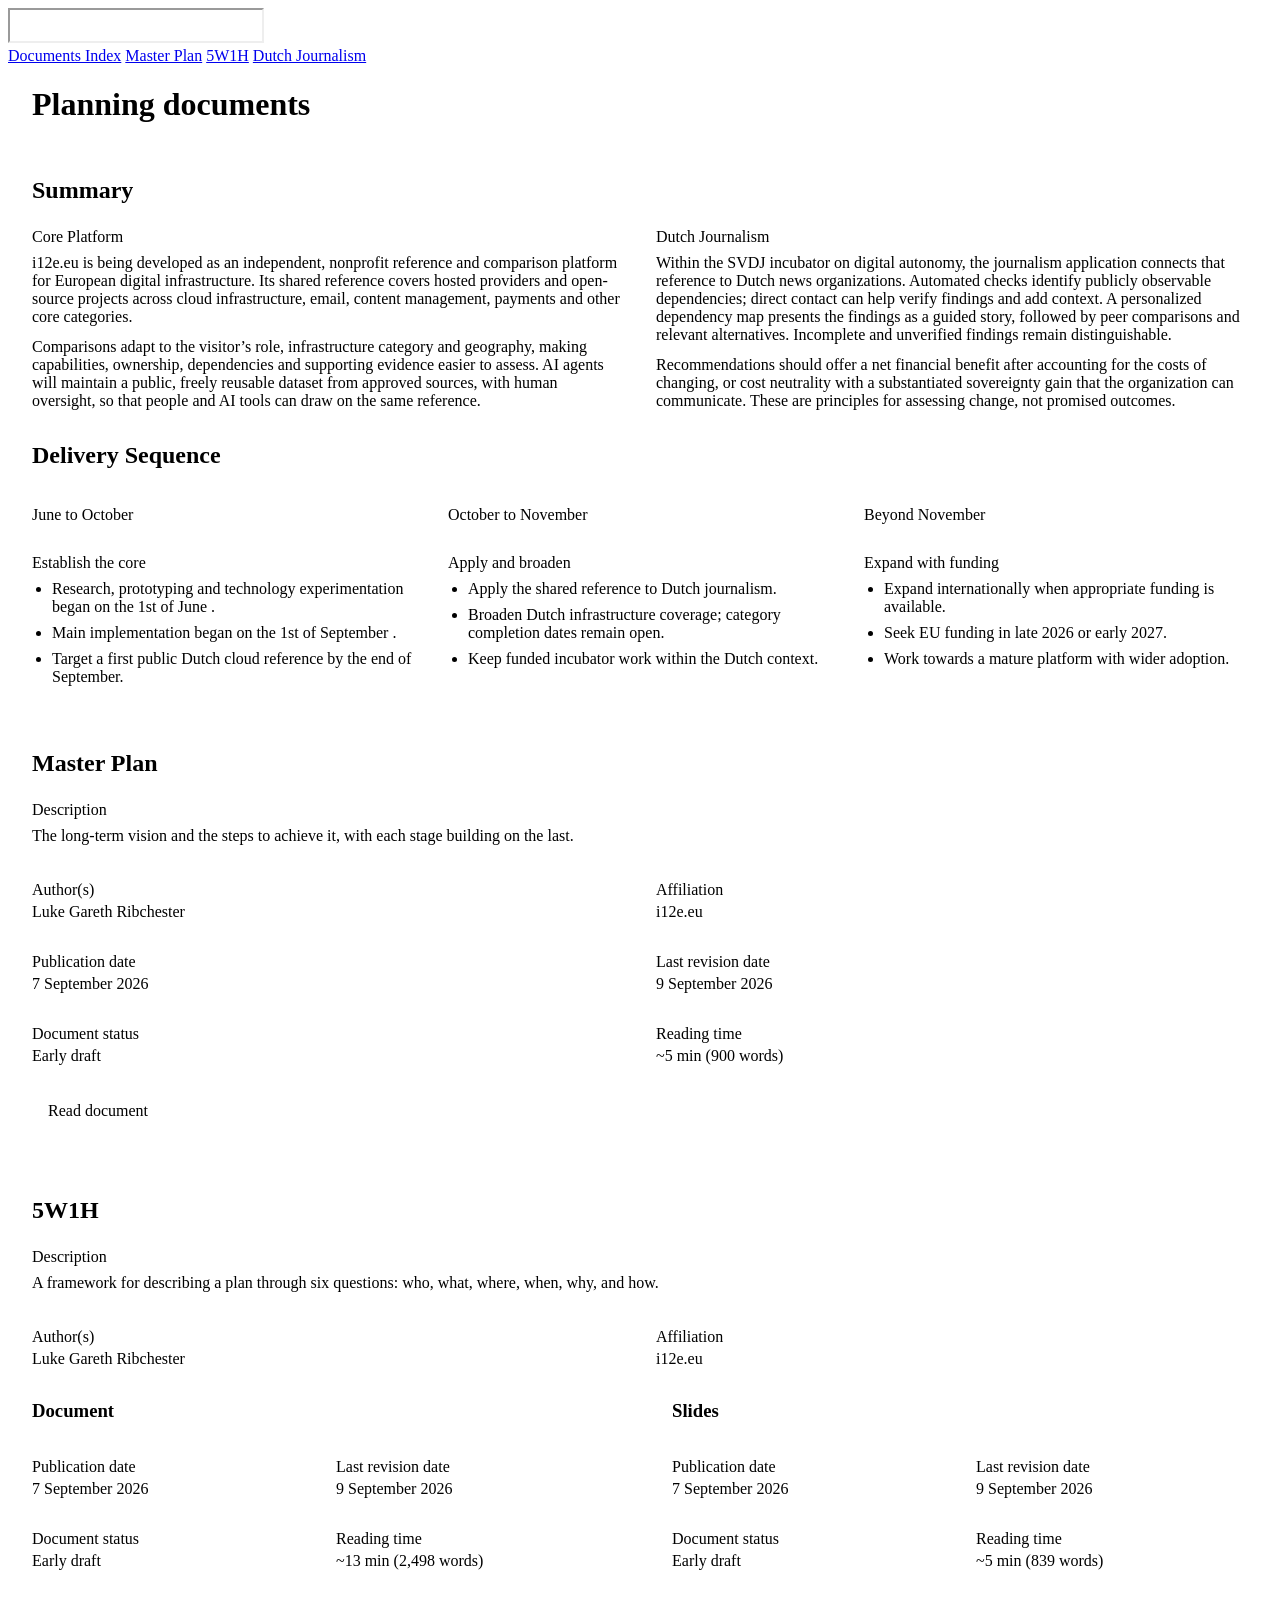
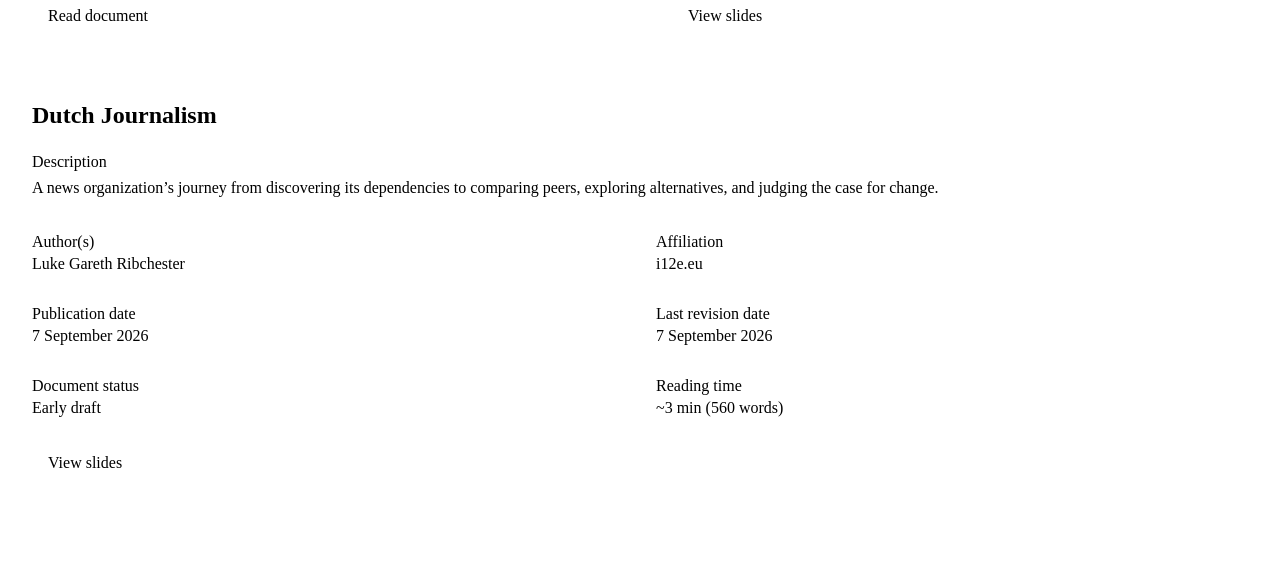
==== commit 146edb02: "wip(plan): update documents Signed-off-by: Luke Gareth Ribchester <luke@luke.gr>" ====
--- a/index.html
+++ b/index.html
@@ -87,34 +87,51 @@
             </section>
         </div>
         <section class="summary-section" aria-labelledby="summary-delivery-title">
-            <h3 id="summary-delivery-title">Delivery Sequence</h3>
+            <h2 id="summary-delivery-title">Delivery Sequence</h2>
             <div class="summary-flow">
                 <section class="summary-stage" aria-labelledby="summary-establish-title">
-                    <h4 id="summary-establish-title">Establish the core</h4>
-                    <p>Research, prototyping and technology experimentation began on
-                        <time datetime="2026-06-01">1 June 2026</time>
-                        . Main implementation began on
-                        <time datetime="2026-09-01">1 September</time>
-                        .
-                    </p>
-                    <p><strong>Target:</strong> a first public version containing Dutch cloud infrastructure data by
-                        the end of September.</p>
+                    <div class="summary-date-row">
+                        <p class="summary-date">June to October</p>
+                        <span class="summary-connector" aria-hidden="true"></span>
+                    </div>
+                    <h3 id="summary-establish-title">Establish the core</h3>
+                    <ul>
+                        <li>Research, prototyping and technology experimentation began on the
+                            <time datetime="2026-06-01">1st of June</time>
+                            .
+                        </li>
+                        <li>Main implementation began on the
+                            <time datetime="2026-09-01">1st of September</time>
+                            .
+                        </li>
+                        <li>Target a first public Dutch cloud reference by the end of September.</li>
+                    </ul>
                 </section>
                 <section class="summary-stage" aria-labelledby="summary-apply-title">
-                    <h4 id="summary-apply-title">Apply and broaden</h4>
-                    <p>During the remaining incubator period, through November 2026, apply the reference to Dutch
-                        journalism, then extend it to further Dutch infrastructure categories. Category completion
-                        dates remain open.</p>
+                    <div class="summary-date-row">
+                        <p class="summary-date">October to November</p>
+                        <span class="summary-connector" aria-hidden="true"></span>
+                    </div>
+                    <h3 id="summary-apply-title">Apply and broaden</h3>
+                    <ul>
+                        <li>Apply the shared reference to Dutch journalism.</li>
+                        <li>Broaden Dutch infrastructure coverage; category completion dates remain open.</li>
+                        <li>Keep funded incubator work within the Dutch context.</li>
+                    </ul>
                 </section>
                 <section class="summary-stage" aria-labelledby="summary-expand-title">
-                    <h4 id="summary-expand-title">Expand with funding</h4>
-                    <p>After the incubator, international coverage follows the Dutch phase and depends on appropriate
-                        funding.</p>
-                    <p><strong>Aim:</strong> EU funding in late 2026 or early 2027; a mature platform over roughly
-                        one year.</p>
+                    <div class="summary-date-row">
+                        <p class="summary-date">Beyond November</p>
+                        <span class="summary-connector" aria-hidden="true"></span>
+                    </div>
+                    <h3 id="summary-expand-title">Expand with funding</h3>
+                    <ul>
+                        <li>Expand internationally when appropriate funding is available.</li>
+                        <li>Seek EU funding in late 2026 or early 2027.</li>
+                        <li>Work towards a mature platform with wider adoption.</li>
+                    </ul>
                 </section>
             </div>
-            <p class="summary-note">The funded incubator work remains within the Dutch context.</p>
         </section>
     </section>
     <ul class="plans" aria-label="Planning references">
--- a/styles.css
+++ b/styles.css
@@ -40,12 +40,12 @@
     border-top: 1px solid var(--color-border);
 }
 
-.plans h2, .plan-summary > h2 {
+.plans h2, .plan-summary h2 {
     margin: 0;
     color: var(--color-text-primary);
 }
 
-/* Index-only overview columns and a continuous delivery arrow. */
+/* Index-only overview columns and a delivery sequence with separate connectors. */
 .plan-summary {
     margin: 0;
     padding: 2rem 0;
@@ -72,8 +72,12 @@
     min-width: 0;
 }
 
-.plan-summary h3, .plan-summary h4 {
+.plan-summary h3 {
     margin: 0 0 0.5rem;
+    font: var(--type-ui-title);
+}
+
+.plan-summary .summary-stage h3 {
     font: var(--type-ui-panel);
 }
 
@@ -89,29 +93,32 @@
 }
 
 .plan-summary .summary-flow {
-    position: relative;
     display: grid;
     grid-template-columns: minmax(0, 1fr);
     gap: 1.5rem;
     margin-top: 1.5rem;
-    padding: 0 0 1.25rem 1.5rem;
-}
-
-/* The line and arrowhead are decorative; section order carries the sequence. */
-.plan-summary .summary-flow::before {
+}
+
+/* On narrow screens, connect the stacked stages beneath their content. */
+.plan-summary .summary-stage:not(:last-child) {
+    position: relative;
+    padding-bottom: 3rem;
+}
+
+.plan-summary .summary-stage:not(:last-child)::before {
     position: absolute;
-    inset-inline-start: 0;
-    top: 0;
+    inset-inline-start: 3px;
     bottom: 0;
     width: 2px;
+    height: 2rem;
     background: var(--color-link);
     pointer-events: none;
     content: "";
 }
 
-.plan-summary .summary-flow::after {
+.plan-summary .summary-stage:not(:last-child)::after {
     position: absolute;
-    inset-inline-start: -3px;
+    inset-inline-start: 0;
     bottom: 0;
     width: 8px;
     height: 8px;
@@ -122,9 +129,33 @@
     content: "";
 }
 
-.plan-summary .summary-note {
-    margin-top: 1rem;
+.plan-summary .summary-date-row {
+    margin-bottom: 1rem;
+}
+
+.plan-summary .summary-date {
     font: var(--type-ui-meta);
+}
+
+.plan-summary .summary-connector {
+    display: none;
+}
+
+.plan-summary .summary-stage ul {
+    max-width: none;
+    margin: 0;
+    padding-inline-start: 1.25rem;
+    list-style: disc;
+    color: var(--color-text-secondary);
+    font: var(--type-ui-control);
+}
+
+.plan-summary .summary-stage li {
+    margin: 0;
+}
+
+.plan-summary .summary-stage li + li {
+    margin-top: 0.5rem;
 }
 
 @media (min-width: 960px) {
@@ -136,22 +167,59 @@
     .plan-summary .summary-flow {
         grid-template-columns: repeat(3, minmax(0, 1fr));
         gap: 2rem;
-        padding: 1.25rem 0 0;
-    }
-
-    .plan-summary .summary-flow::before {
-        inset-inline-end: 0;
-        bottom: auto;
-        width: auto;
+    }
+
+    .plan-summary .summary-stage:not(:last-child) {
+        padding-bottom: 0;
+    }
+
+    .plan-summary .summary-stage:not(:last-child)::before,
+    .plan-summary .summary-stage:not(:last-child)::after {
+        content: none;
+    }
+
+    .plan-summary .summary-date-row {
+        display: flex;
+        align-items: center;
+        gap: 1rem;
+        min-height: 2.8rem;
+    }
+
+    .plan-summary .summary-date {
+        flex: 0 1 auto;
+        min-width: 0;
+        max-width: calc(100% - 3rem);
+    }
+
+    /* Normal-flow connectors leave clearance around every date label. */
+    .plan-summary .summary-connector {
+        position: relative;
+        display: block;
+        flex: 1 0 2rem;
+        min-width: 2rem;
+        height: 8px;
+        pointer-events: none;
+    }
+
+    .plan-summary .summary-connector::before {
+        position: absolute;
+        inset-inline: 0 2px;
+        top: 3px;
         height: 2px;
-    }
-
-    .plan-summary .summary-flow::after {
-        inset-inline-start: auto;
-        inset-inline-end: 0;
-        top: -3px;
-        bottom: auto;
+        background: var(--color-link);
+        content: "";
+    }
+
+    .plan-summary .summary-connector::after {
+        position: absolute;
+        inset-inline-end: 2px;
+        top: 0;
+        width: 8px;
+        height: 8px;
+        border-right: 2px solid var(--color-link);
+        border-bottom: 2px solid var(--color-link);
         transform: rotate(-45deg);
+        content: "";
     }
 }
 
